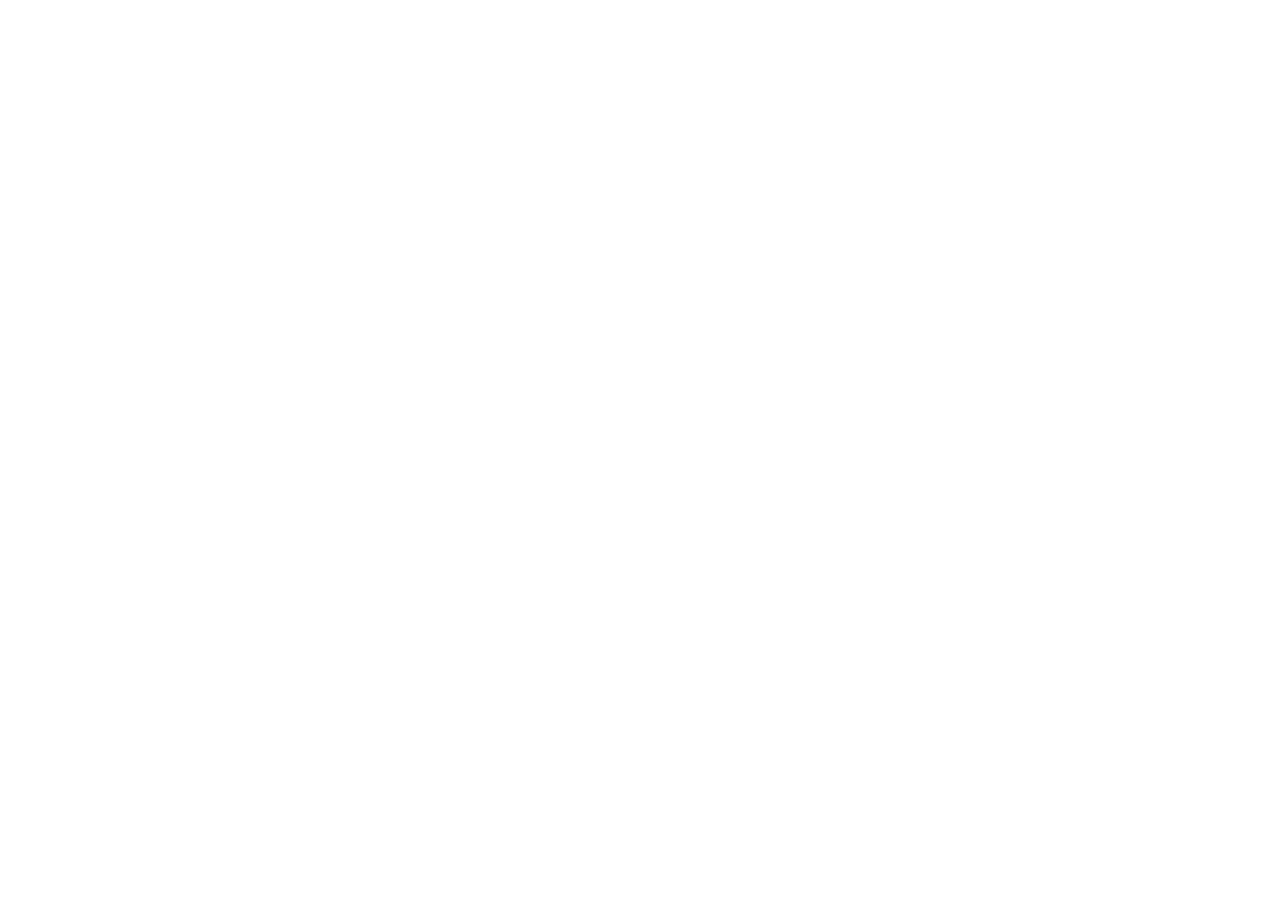
==== index.html @ 24519f10 "Start Files" ====
<!doctype html>
<html lang="en">
  <head>
    <meta charset="utf-8">
    <meta name="viewport" content="width=device-width, initial-scale=1">

    <title></title>
  </head>
  <body>


  </body>
</html>
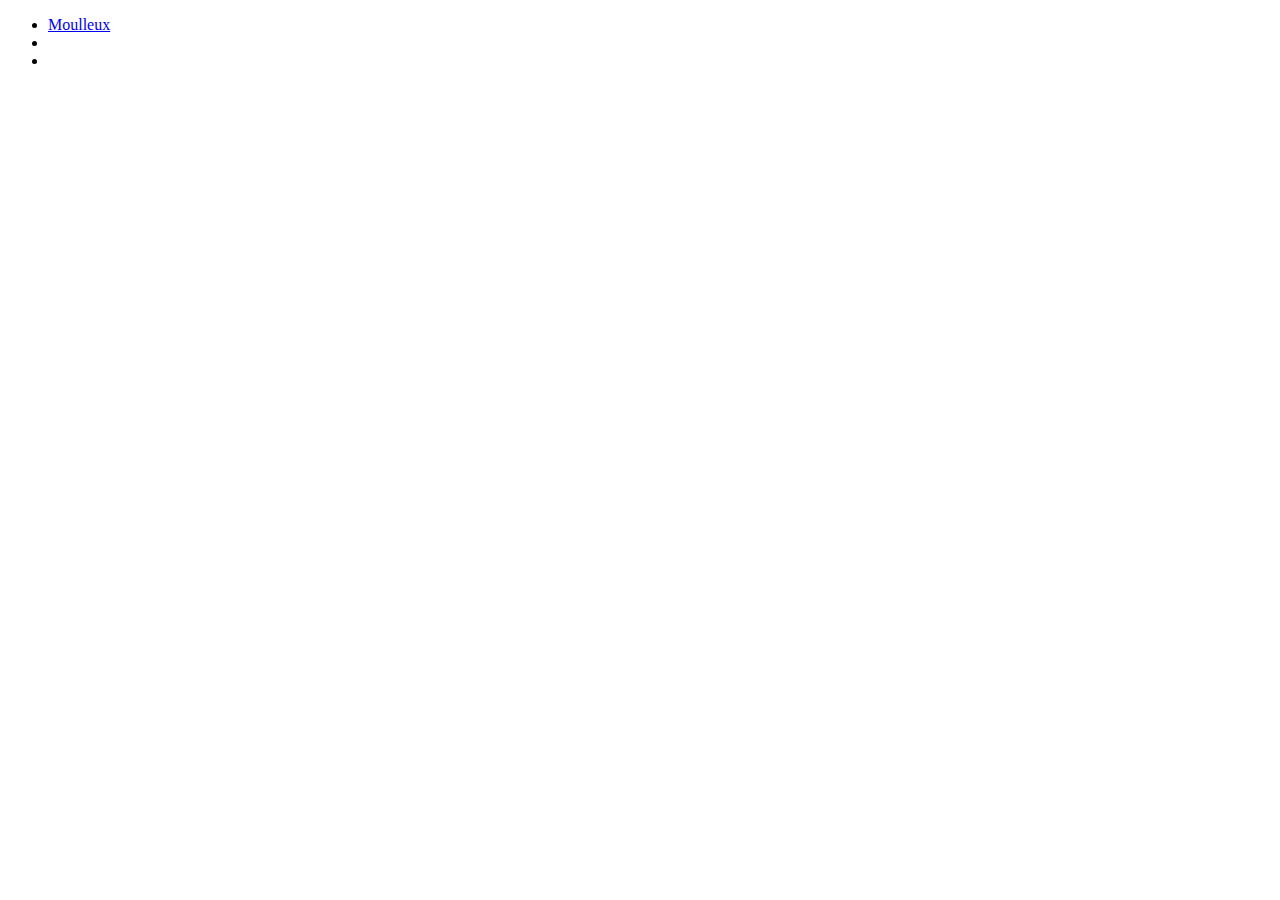
==== commit ae78fc59: "First recept added moulleux" ====
--- a/index.html
+++ b/index.html
@@ -4,10 +4,15 @@
     <meta charset="utf-8">
     <meta name="viewport" content="width=device-width, initial-scale=1">
 
-    <title></title>
+    <title>Recepten Boek</title>
   </head>
   <body>
-
-
+<nav>
+  <ul>
+    <li><a href="recept1.html">Moulleux</a></li>
+    <li></li>
+    <li></li>
+  </ul>
+</nav>
   </body>
 </html>
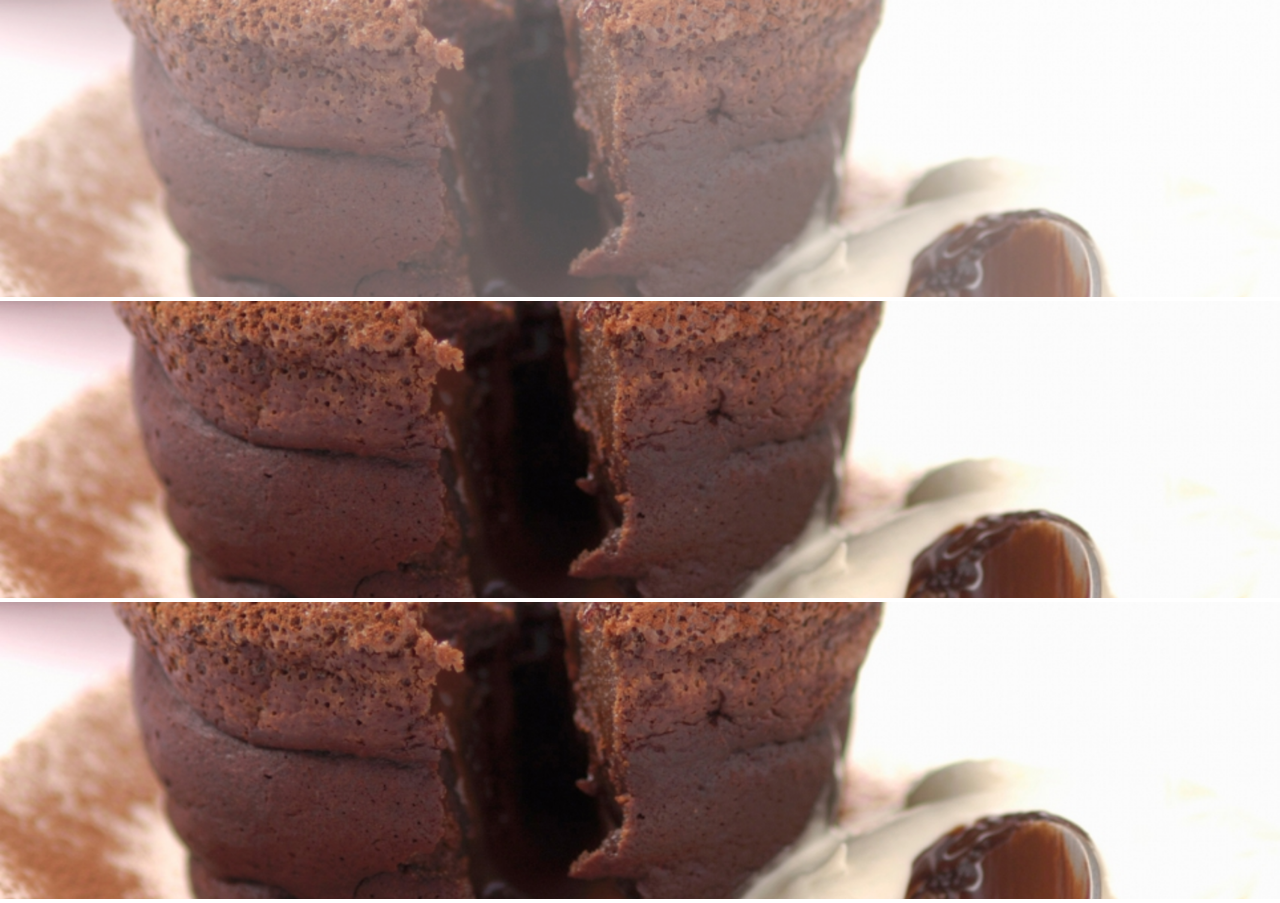
==== commit ece587fd: "more css" ====
--- a/index.html
+++ b/index.html
@@ -1,18 +1,20 @@
 <!doctype html>
 <html lang="en">
-  <head>
+
+<head>
     <meta charset="utf-8">
     <meta name="viewport" content="width=device-width, initial-scale=1">
+    <link rel="stylesheet" href="./css/style.css">
+    <link href="https://fonts.googleapis.com/icon?family=Material+Icons" rel="stylesheet">
+    <title>Recepten Boek</title>
+</head>
 
-    <title>Recepten Boek</title>
-  </head>
-  <body>
-<nav>
-  <ul>
-    <li><a href="recept1.html">Moulleux</a></li>
-    <li></li>
-    <li></li>
-  </ul>
-</nav>
-  </body>
+<body>
+    <div class="recept_links">
+        <a href="recept1.html"><img src="./img/moulleux.png" alt="moulleux"></a>
+        <a href="recept2.html"><img src="./img/moulleux.png" alt="moulleux"></a>
+        <a href="recept3.html"><img src="./img/moulleux.png" alt="moulleux"></a>
+    </div>
+</body>
+
 </html>
--- a/css/style.css
+++ b/css/style.css
@@ -0,0 +1,80 @@
+body{
+  margin: 0;
+  padding: 0;
+  background-color:;
+}
+.recept_links > a > img {
+  height:33%;
+  width: 100%;
+
+}
+
+.recept_links > a > img:hover {
+  opacity: 0.7;
+
+}
+.recept_links {
+  height:100vh;
+}
+.recept_naam {
+  background-color: #f55449;
+  color:white;
+  margin-top: -21px;
+  margin-bottom: -22px;
+}
+.instructies li {
+  list-style-type:decimal;
+  padding:4px;
+}
+.recept_photo {
+  width: 100%;
+}
+h1, h3 {
+  font-family: sans-serif;
+
+}
+h1 {
+  text-indent: 10px;
+  padding: 10px 0;
+}
+.info {
+  background-color: #f55449
+
+}
+.info ul{
+  margin: auto;
+  display: flex;
+  padding: 10px;
+  width: 98%;
+  margin-top: -5px;
+}
+.info li {
+  list-style-type: none;
+  padding-left: 15px;
+  display: flex;
+  align-items: center;
+  color:white;
+
+}
+i {
+  padding-right: 2px;
+}
+.ingredienten {
+  padding: 20px 0;
+}
+
+.ingredienten h3 {
+  color: white;
+  padding: 10px;
+  letter-spacing: 1px;
+  background-color: #f55449
+
+}
+.ingredienten ul{
+  list-style-type: none;
+  padding-top: 10px;
+}
+
+.ingredienten li {
+  margin-top: 5px;
+}
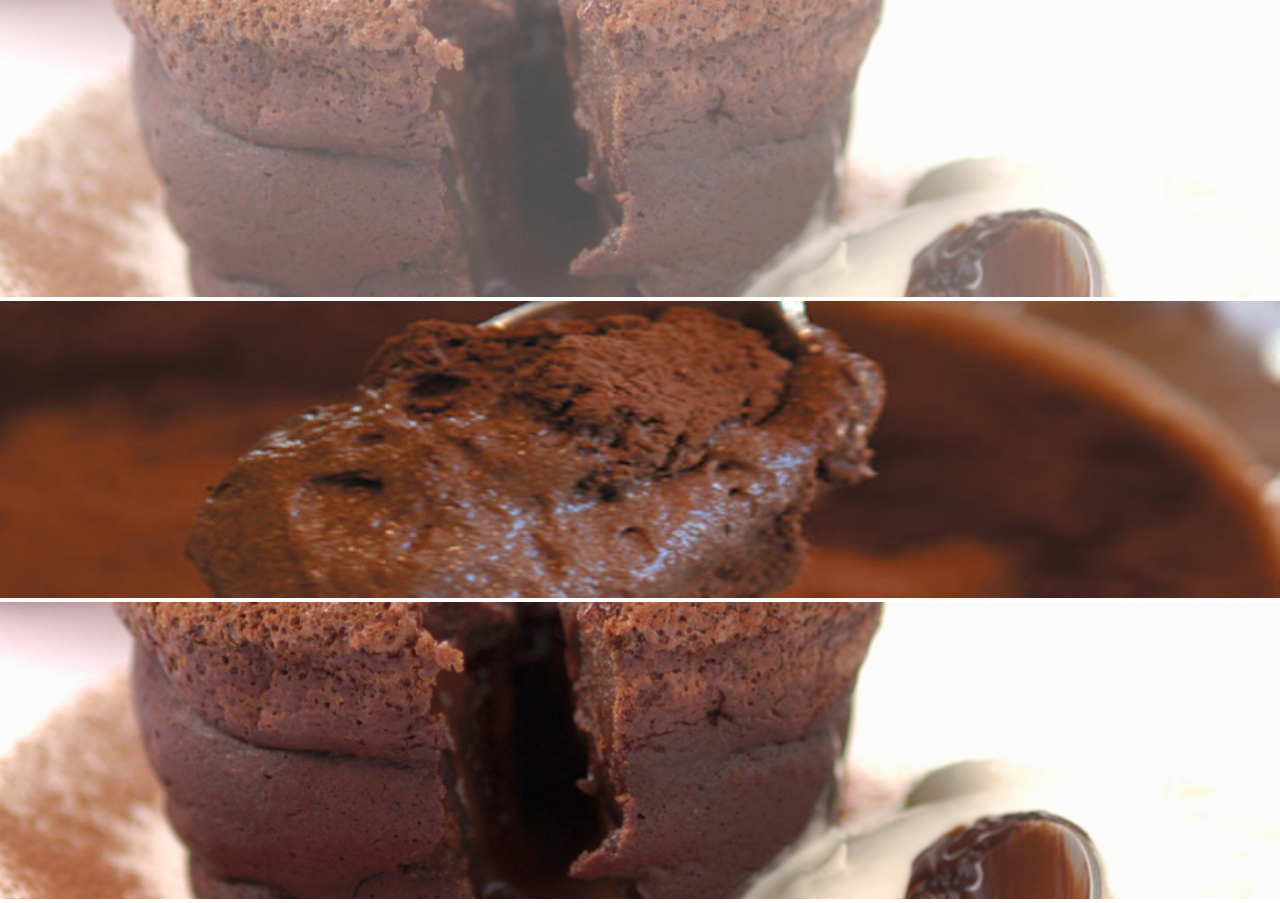
==== commit 1cb92919: "Picture updated in index" ====
--- a/index.html
+++ b/index.html
@@ -12,7 +12,7 @@
 <body>
     <div class="recept_links">
         <a href="recept1.html"><img src="./img/moulleux.png" alt="moulleux"></a>
-        <a href="recept2.html"><img src="./img/moulleux.png" alt="moulleux"></a>
+        <a href="recept2.html"><img src="./img/chocolademousse.jpg" alt="chocolademousse"></a>
         <a href="recept3.html"><img src="./img/moulleux.png" alt="moulleux"></a>
     </div>
 </body>
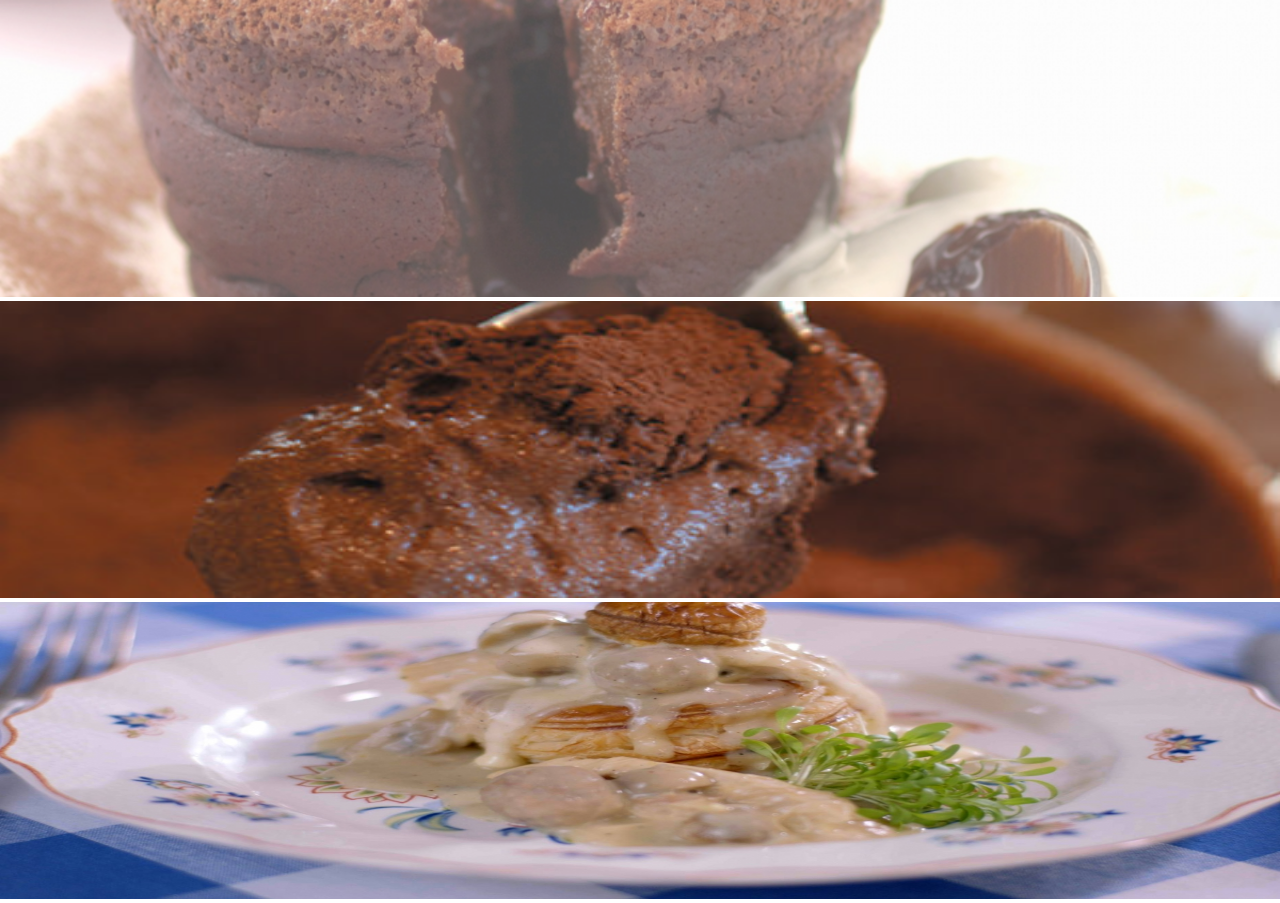
==== commit 1758b468: "added recept 3" ====
--- a/index.html
+++ b/index.html
@@ -13,7 +13,7 @@
     <div class="recept_links">
         <a href="recept1.html"><img src="./img/moulleux.png" alt="moulleux"></a>
         <a href="recept2.html"><img src="./img/chocolademousse.jpg" alt="chocolademousse"></a>
-        <a href="recept3.html"><img src="./img/moulleux.png" alt="moulleux"></a>
+        <a href="recept3.html"><img src="./img/volauvent.jpeg" alt="volauvent"></a>
     </div>
 </body>
 
